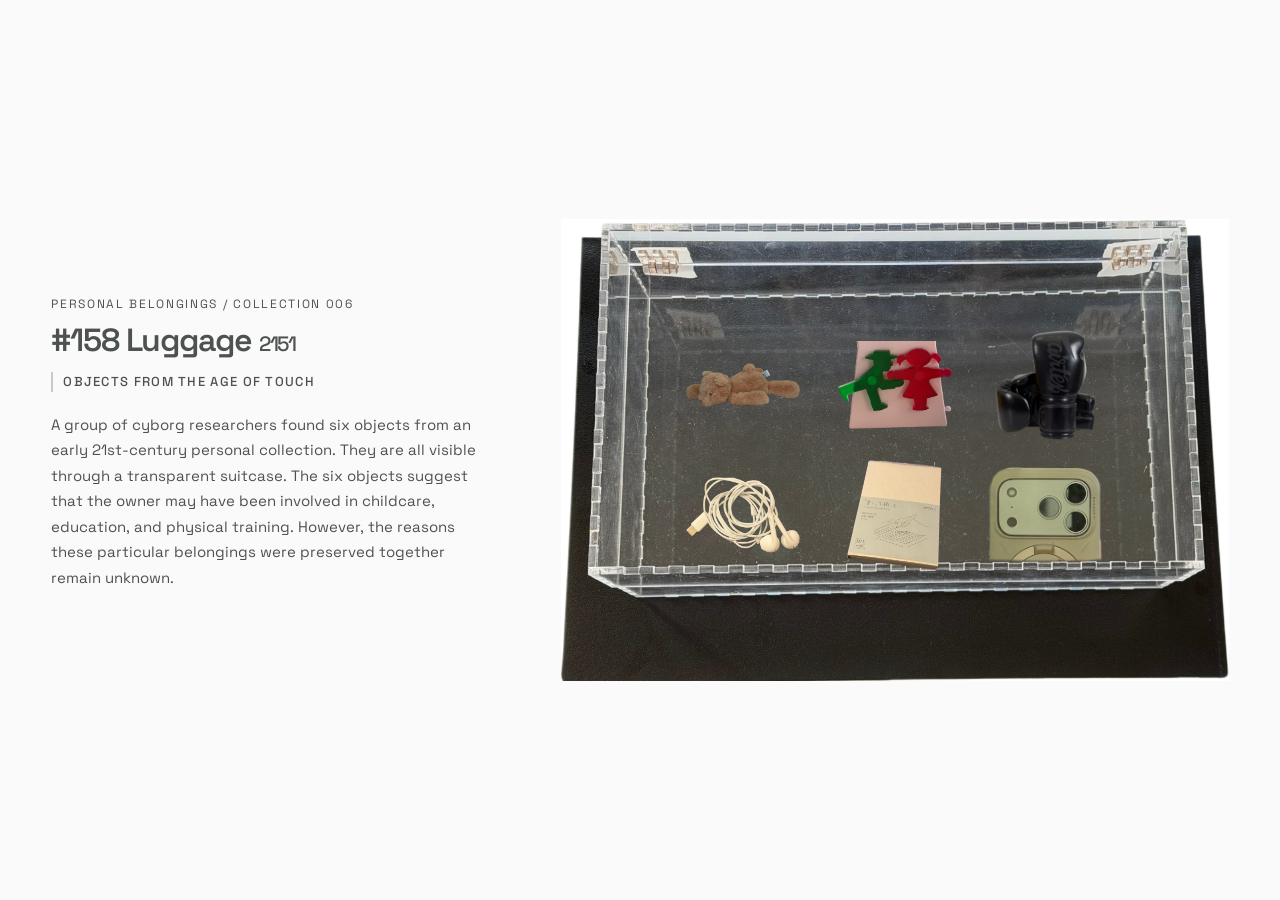
==== index.html @ 0198a364 "files uploaded" ====
<!DOCTYPE html>
<html lang="en">
<head>
  <meta charset="UTF-8">
  <meta name="viewport" content="width=device-width, initial-scale=1">
  <title>Ocular Archive</title>
  <link rel="stylesheet" href="style.css">
</head>
<body>
  <main class="archive">
    <header class="archive-header">
      <p class="archive-code">PERSONAL BELONGINGS / COLLECTION 006</p>
      <h1>#158 Luggage <span> 2151</span></h1>
      <h3 class="archive-subtitle">objects from the age of touch</h3>
      <p class="archive-intro">
        A group of cyborg researchers found six objects from an early 21st-century personal collection. They are all visible through a transparent suitcase. The six objects suggest that the owner may have been involved in childcare, education, and physical training. However, the reasons these particular belongings were preserved together remain unknown.
      </p>
    </header>

    <div class="suitcase">
      <img class="suitcase-image" src="images/suitcase.jpg" alt="Suitcase">

      <div class="objects">
        <figure class="object">
        <a class="object-link" href="object-1.html">
            <img src="images/object-1.png" alt="Archive item 01">
        </a>     
          <figcaption class="object-label">
            <span class="object-code">ITEM / 01</span>
            <strong>Soft Bear Replica</strong>
            <span>Material: fabric</span>
          </figcaption>
        </figure>

        <figure class="object" >
            <a class="object-link" href="object-2.html">
          <img src="images/object-2.png" alt="Archive item 02">
        </a>
          <figcaption class="object-label">
            <span class="object-code">ITEM / 02</span>
            <strong>Plastic Human Figure</strong>
            <span>Material: Plastic, magnets</span>
          </figcaption>
        </figure>

        <figure class="object" >
        <a class="object-link" href="object-3.html">
          <img src="images/object-3.png" alt="Archive item 03">
        </a>
          <figcaption class="object-label">
            <span class="object-code">ITEM / 03</span>
            <strong>Glove</strong>
            <span>Material: Fabric, foam</span>
          </figcaption>
        </figure>

        <figure class="object">
        <a class="object-link" href="object-4.html">
          <img src="images/object-4.png" alt="Archive item 04">
        </a>
          <figcaption class="object-label">
            <span class="object-code">ITEM / 04</span>
            <strong>Wire Tool</strong>
            <span>Material: plastic, copper wire</span>
          </figcaption>
        </figure>

        <figure class="object">
            <a class="object-link" href="object-5.html">
          <img src="images/object-5.png" alt="Archive item 05">
            </a>
          <figcaption class="object-label">
            <span class="object-code">ITEM / 05</span>
            <strong>Vintage Notebook</strong>
            <span>Material: paper, ink</span>
          </figcaption>
        </figure>

        <figure class="object">
            <a class="object-link" href="object-6.html">
          <img src="images/object-6.png" alt="Archive item 06">
        </a>
          <figcaption class="object-label">
            <span class="object-code">ITEM / 06</span>
            <strong>Vintage iPhone</strong>
            <span>Condition: glass, metal</span>
          </figcaption>
        </figure>
      </div>
    </div>
  </main>
</body>
</html>
---- style.css ----
@import url("https://fonts.googleapis.com/css2?family=Space+Grotesk:wght@400;500;600&display=swap");
  
body {
    margin: 0;
    min-height: 100vh;
    background: rgb(250, 250, 250);
    display: grid;
    place-items: center;
  }


  .suitcase {
    position: relative;
    width: min(90vw, 720px);
  }
  
  .suitcase-image {
    display: block;
    width: 100%;
  }
  
  .objects {
    position: absolute;
    inset: 22% 16%;
    display: grid;
    grid-template-columns: repeat(3, 1fr);
    grid-template-rows: repeat(2, minmax(0, 1fr));
    place-items: center;
  }
  
  .objects img {
    width: 75%;
    height: 85%;
    object-fit: contain;
    transition: transform 0.2s, filter 0.2s;
  }
  
  .objects img:hover {
    transform: scale(1.15);
    filter: brightness(1.2);
    z-index: 1;
  }

  .archive-header {
    margin-bottom: 24px;
    padding-bottom: 14px;
    color: #4d5251;
    border-bottom-color: #c9c9c9;
  }
  
  .archive-code {
    margin: 0 0 8px;
    color: #4d5251;
    font: 12px ui-monospace, monospace;
    letter-spacing: 0.14em;
  }
  
  .archive-header h1{
    margin: 0;   
    font-family: "Space Grotesk", system-ui, sans-serif;
    font-weight: 600;
    letter-spacing: -0.035em;
 
  }

  .archive-subtitle {
    margin: 12px 0 0;
    padding-left: 10px;
    border-left: 2px solid #c9c9c9;
    color: #4d5251;
    font: 500 13px/1.5 ui-monospace, monospace;
    letter-spacing: 0.1em;
    text-transform: uppercase;
  }

  .archive-header h1 span {
    color: #4d5251;
    font-family: ui-monospace, monospace;
    font-size: 0.65em;
  }
  
  .object {
    position: relative;
    margin: 0;
    width: 75%;
    height: 85%;
  }
  
  .objects .object img {
    display: block;
    width: 100%;
    height: 100%;
    object-fit: contain;
    transition: transform 0.2s, filter 0.2s;
  }
  
  .object-label {
    display: none;
    position: absolute;
    top: 50%;
    left: 100%;
    transform: translateY(-50%);
    width: max-content;
    max-width: 130px;
    padding: 8px 12px;
    /* border: 1px solid #4d5251; */
    background: #e4e0e0;
    color: #4d5251;
    font: 12px/1.5 ui-monospace, monospace;
    border-radius: 5px;
  }
  
  .object-code {
    color: #4d5251;
    font-size: 10px;
    letter-spacing: 0.12em;
  }
  
  /* In a three-column grid, items 3 and 6 open to the left. */
  .object:nth-child(3n) .object-label {
    left: auto;
    right: 100%;
  }
  
  .object:hover,
  .object:focus-visible {
    z-index: 2;
  }
  
  .object:focus-visible {
    outline: 1px solid #4d5251;
    outline-offset: 3px;
  }
  
  .object:hover img,
  .object:focus-visible img {
    transform: scale(1.15);
    filter: brightness(1.2);
  }
  
  .object:hover .object-label,
  .object:focus-visible .object-label {
    display: grid;
  }

  .archive {
    width: min(92vw, 1280px);
    display: grid;
    grid-template-columns: minmax(0, 2fr) minmax(0, 3fr);
    align-items: center;
    gap: clamp(24px, 5vw, 72px);
  }
  
  .archive-header {
    margin-bottom: 0;
  }
  
  .archive-intro {
    max-width: 46ch;
    margin: 20px 0 0;
    font: 15px/1.7 ui-monospace, monospace;
  }
  
  .archive .suitcase {
    width: 100%;
  }
  
  @media (max-width: 760px) {
    .archive {
      grid-template-columns: 1fr;
      padding-block: 32px;
    }
  }

  .object-link {
    display: block;
    width: 100%;
    height: 100%;
  }
  
  .object:focus-within {
    z-index: 2;
  }
  
  .object:focus-within .object-label {
    display: grid;
  }
  
  .object-link:focus-visible {
    outline: 1px solid #4d5251;
    outline-offset: 3px;
  }
  
  .object-link:focus-visible img {
    transform: scale(1.15);
    filter: brightness(1.2);
  }
  
  .object-detail-image {
    display: block;
    width: 100%;
    max-height: 70vh;
    object-fit: contain;
  }
  
  .archive-back {
    color: #4d5251;
    font: 13px ui-monospace, monospace;
  }

  .object-detail-photos {
    position: relative;
  }
  
  .object-detail-closeup {
    position: absolute;
    top: 12px;
    right: 12px;
    width: 28%;
    max-width: 160px;
    height: auto;
    padding: 4px;
    border: 1px solid #c9c9c9;
    background: #fff;
  }

  .map-detail-closeup{
    position: absolute;
    bottom: -100px;
    right: -12px;
    width: 40%;
    max-width: 300px;
    height: auto;
    padding: 4px;
    border: 1px solid #c9c9c9;
    background: #fff;
  }

  dt{
    font-weight: bold;
  }

  .sensecloud-ad {
    box-sizing: border-box;
    width: min(5000px, 90vw);
    padding: 28px;
    border: 1px solid #c9c9c9;
    border-top: 4px solid #4d5251;
    background: #fafafa;
    color: #4d5251;
    font: 14px/1.6 ui-monospace, monospace;
  }
  
  .sensecloud-ad::backdrop {
    background: rgb(77 82 81 / 40%);
  }
  
  .sensecloud-ad h2 {
    margin: 12px 0;
    font: 500 clamp(26px, 6vw, 40px)/1.1 system-ui, sans-serif;
  }
  
  .sensecloud-brand {
    margin: 0 0 12px;
    font-size: 11px;
    letter-spacing: 0.12em;
    text-transform: uppercase;
  }
  
  .sensecloud-ad button {
    padding: 6px 10px;
    border: 1px solid #4d5251;
    background: transparent;
    color: inherit;
    font: inherit;
    cursor: pointer;
  }

  body {
    cursor: url("images/eye-cursor.png") 16 16, auto;
  }
  
  a,
  button {
    cursor: url("images/eye-cursor.png") 16 16, pointer;
  }

  body,
.archive-header h1,
.archive-header h1 span,
.archive-code,
.archive-subtitle,
.archive-intro,
.archive-back,
.object-label,
.sensecloud-ad,
.sensecloud-ad h2 {
  font-family: "Space Grotesk", system-ui, sans-serif;
}

.archive-header h1 {
  font-weight: 600;
}

.archive-intro {
  font-weight: 400;
}

.archive-subtitle,
.archive-header h1 span,
.object-code {
  font-weight: 500;
}
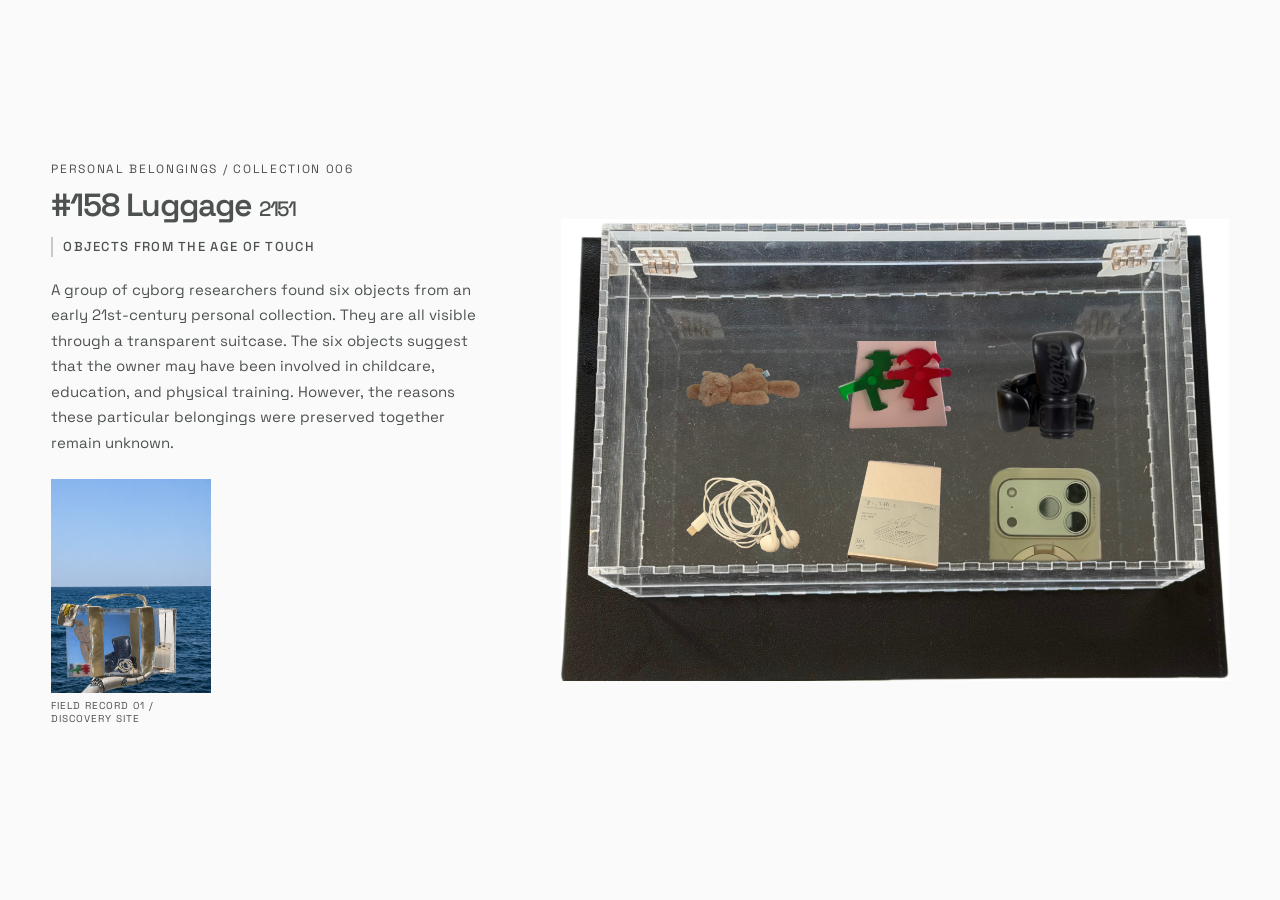
==== commit 2eb248fc: "added field image" ====
--- a/index.html
+++ b/index.html
@@ -15,6 +15,11 @@
       <p class="archive-intro">
         A group of cyborg researchers found six objects from an early 21st-century personal collection. They are all visible through a transparent suitcase. The six objects suggest that the owner may have been involved in childcare, education, and physical training. However, the reasons these particular belongings were preserved together remain unknown.
       </p>
+      <figure class="archive-discovery">
+        <img src="images/suitcase-discovery.jpg"
+             alt="The suitcase at the site where it was found">
+        <figcaption>FIELD RECORD 01 / DISCOVERY SITE</figcaption>
+      </figure>
     </header>
 
     <div class="suitcase">
--- a/style.css
+++ b/style.css
@@ -310,4 +310,23 @@
 .archive-header h1 span,
 .object-code {
   font-weight: 500;
+}
+
+.archive-discovery {
+  width: 160px;
+  max-width: 100%;
+  margin: 24px 0 0;
+}
+
+.archive-discovery img {
+  display: block;
+  width: 100%;
+  height: auto;
+}
+
+.archive-discovery figcaption {
+  margin-top: 6px;
+  color: #4d5251;
+  font-size: 10px;
+  letter-spacing: 0.1em;
 }
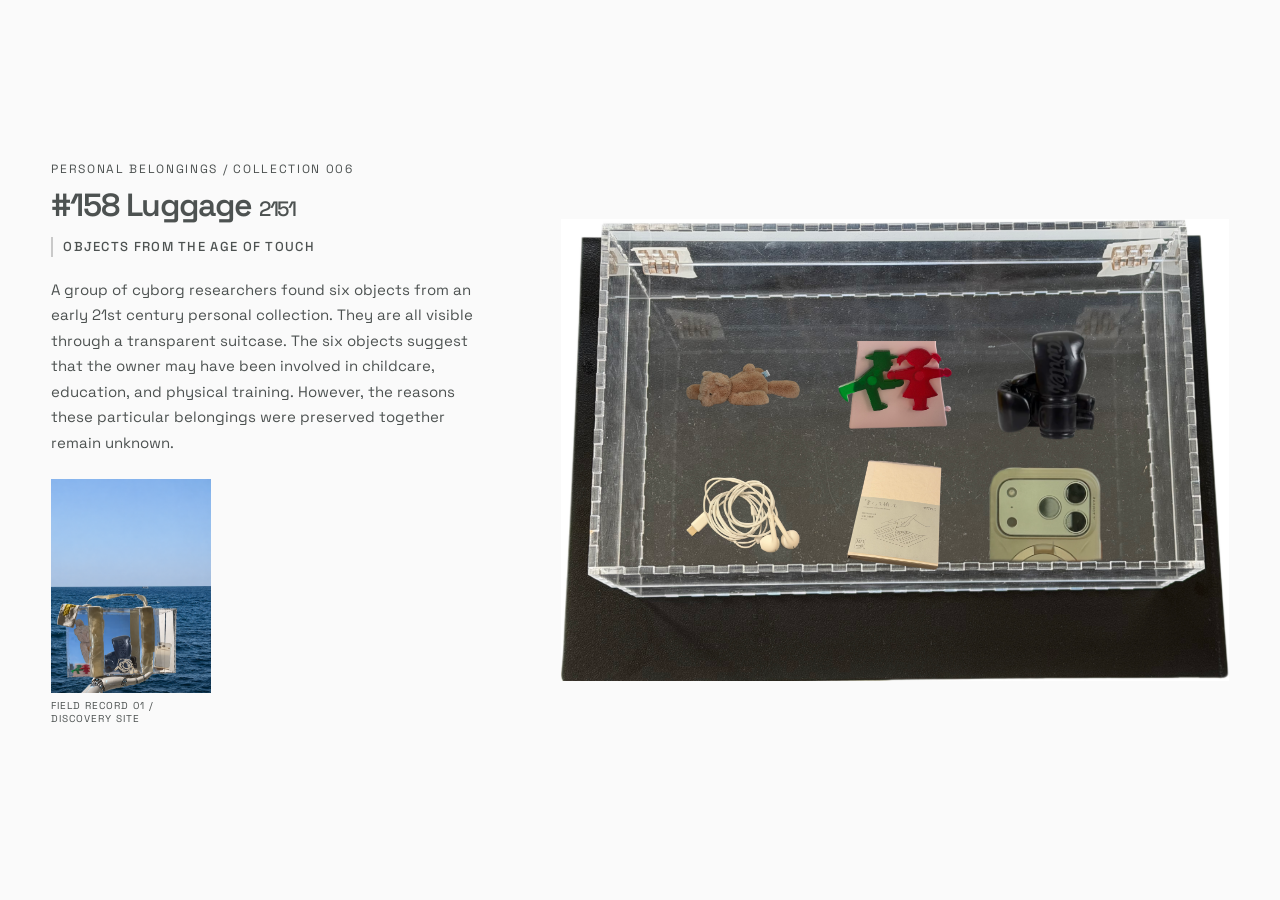
==== commit 86170eb3: "some text adjustment" ====
--- a/index.html
+++ b/index.html
@@ -13,7 +13,7 @@
       <h1>#158 Luggage <span> 2151</span></h1>
       <h3 class="archive-subtitle">objects from the age of touch</h3>
       <p class="archive-intro">
-        A group of cyborg researchers found six objects from an early 21st-century personal collection. They are all visible through a transparent suitcase. The six objects suggest that the owner may have been involved in childcare, education, and physical training. However, the reasons these particular belongings were preserved together remain unknown.
+        A group of cyborg researchers found six objects from an early 21st century personal collection. They are all visible through a transparent suitcase. The six objects suggest that the owner may have been involved in childcare, education, and physical training. However, the reasons these particular belongings were preserved together remain unknown.
       </p>
       <figure class="archive-discovery">
         <img src="images/suitcase-discovery.jpg"
